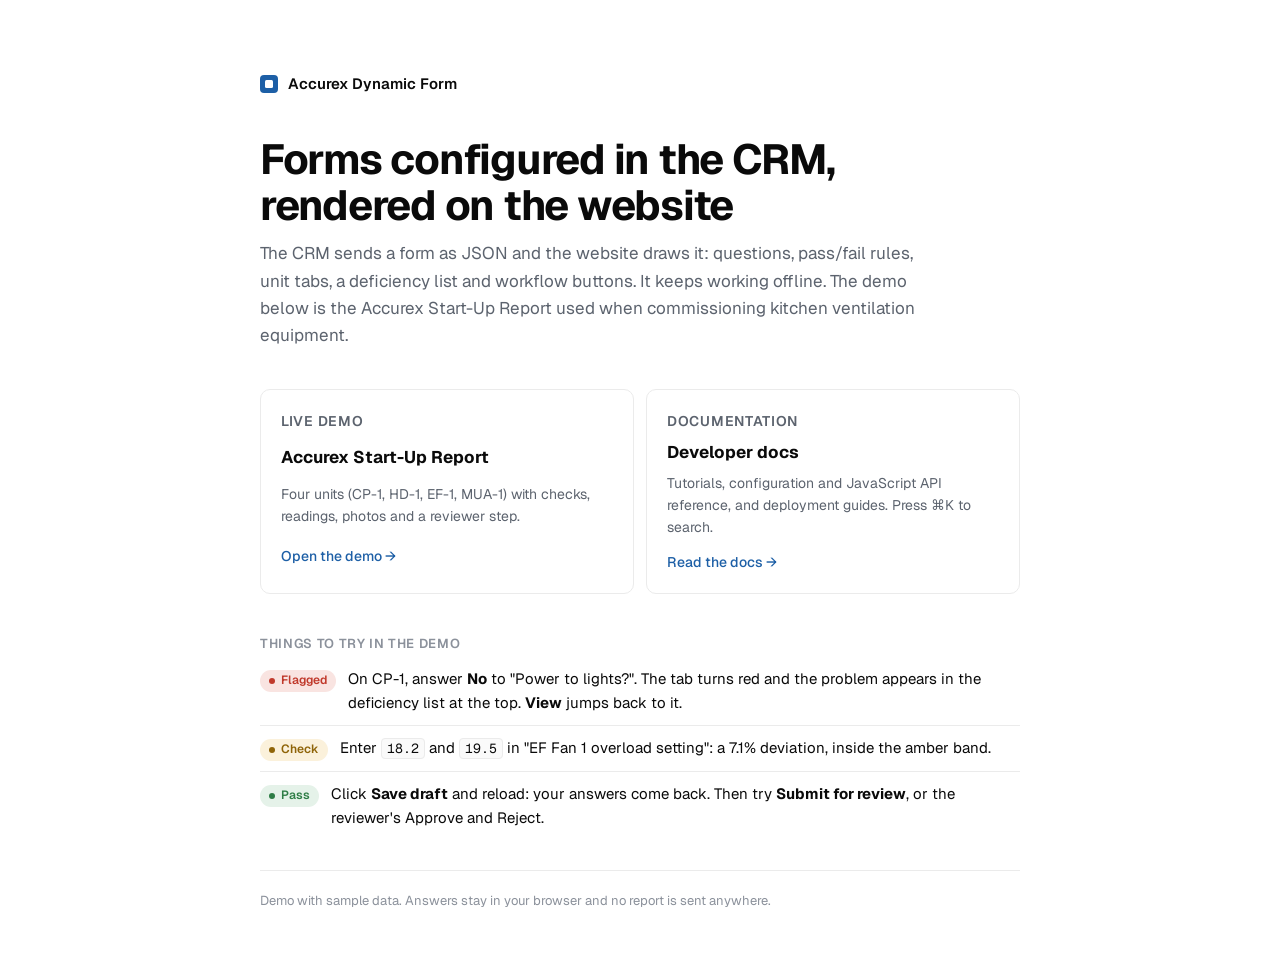
==== index.html @ 58feca0f "Add GitHub Pages deployment, landing page and demo mode - .github/workflows/pages.yml: on every push" ====
<!DOCTYPE html>
<html lang="en">
<head>
<meta charset="utf-8">
<meta name="viewport" content="width=device-width, initial-scale=1">
<title>Accurex Dynamic Form</title>
<meta name="description" content="Forms configured in the CRM, rendered on the website. Live demo and developer documentation.">
<link rel="preconnect" href="https://fonts.googleapis.com">
<link rel="preconnect" href="https://fonts.gstatic.com" crossorigin>
<link rel="stylesheet" href="https://fonts.googleapis.com/css2?family=Geist:wght@400;500;600;700&family=Geist+Mono:wght@400;500&display=swap">
<style>
/* Same visual language as docs/: Geist, hairlines, monochrome with the Accurex brand blue. */
:root {
  --bg: #ffffff; --bg-subtle: #fafafa; --fg: #0a0a0a; --fg-muted: #5c636e; --fg-faint: #8b919b;
  --line: #ebebeb; --line-strong: #d6d8dc; --accent: #1d5fa6; --accent-soft: #eaf1f9;
  --pass: #2e7d46; --pass-soft: #e5f2e9; --caution: #8f6408; --caution-soft: #fbf1db; --fail: #c0392b; --fail-soft: #f9e4e1;
  --shadow: 0 1px 2px rgba(10, 10, 10, 0.04), 0 8px 24px rgba(10, 10, 10, 0.08);
  --font-sans: "Geist", ui-sans-serif, system-ui, -apple-system, "Segoe UI", Roboto, sans-serif;
  --font-mono: "Geist Mono", ui-monospace, SFMono-Regular, Menlo, monospace;
}
@media (prefers-color-scheme: dark) {
  :root {
    --bg: #0a0a0a; --bg-subtle: #111111; --fg: #ededed; --fg-muted: #a3a8b0; --fg-faint: #70757d;
    --line: #1f1f1f; --line-strong: #2f3237; --accent: #6fa8e8; --accent-soft: #0f2238;
    --pass: #4cc38a; --pass-soft: #0e2a1c; --caution: #e5b94e; --caution-soft: #2d2208; --fail: #ff7a6b; --fail-soft: #331512;
    --shadow: 0 1px 2px rgba(0, 0, 0, 0.4), 0 12px 32px rgba(0, 0, 0, 0.5);
    color-scheme: dark;
  }
}
* { box-sizing: border-box; }
body {
  margin: 0; padding-inline: 16px;
  background: var(--bg); color: var(--fg);
  font-family: var(--font-sans); font-size: 15px; line-height: 1.6; -webkit-font-smoothing: antialiased;
}
a { color: var(--accent); }
:focus-visible { outline: 2px solid var(--accent); outline-offset: 2px; border-radius: 6px; }
.page { max-width: 760px; margin: 0 auto; padding-block: 72px 56px; display: grid; gap: 40px; }
.brand { display: flex; align-items: center; gap: 10px; font-weight: 600; }
.brand-mark { width: 18px; height: 18px; border-radius: 4px; background: var(--accent); position: relative; }
.brand-mark::after { content: ""; position: absolute; inset: 5px; border-radius: 1.5px; background: var(--bg); }
h1 { margin: 0 0 12px; font-size: clamp(30px, 6vw, 42px); line-height: 1.1; letter-spacing: -0.03em; text-wrap: balance; }
.lead { margin: 0; max-width: 60ch; font-size: 17px; color: var(--fg-muted); }
.cards { display: grid; grid-template-columns: repeat(auto-fit, minmax(260px, 1fr)); gap: 12px; }
.card {
  display: grid; gap: 6px; padding: 20px; border: 1px solid var(--line); border-radius: 10px;
  color: var(--fg); text-decoration: none; transition: border-color 0.12s, box-shadow 0.12s;
}
.card:hover { border-color: var(--line-strong); box-shadow: var(--shadow); }
.card-kicker { font-size: 12px; font-weight: 600; letter-spacing: 0.05em; text-transform: uppercase; color: var(--accent); }
.card strong { font-size: 17px; }
.card span { color: var(--fg-muted); font-size: 14px; }
.card .go { margin-top: 6px; font-size: 14px; font-weight: 500; color: var(--accent); }
h2 { margin: 0 0 12px; font-size: 13px; font-weight: 600; letter-spacing: 0.05em; text-transform: uppercase; color: var(--fg-faint); }
.try { margin: 0; padding: 0; list-style: none; display: grid; gap: 10px; }
.try li { display: grid; grid-template-columns: auto 1fr; gap: 12px; align-items: baseline; padding-bottom: 10px; border-bottom: 1px solid var(--line); }
.try li:last-child { border-bottom: 0; padding-bottom: 0; }
.pill { display: inline-flex; align-items: center; gap: 6px; height: 22px; padding: 0 9px; border-radius: 999px; font-size: 12px; font-weight: 600; white-space: nowrap; }
.pill::before { content: ""; width: 6px; height: 6px; border-radius: 50%; background: currentColor; }
.pill.fail { color: var(--fail); background: var(--fail-soft); }
.pill.caution { color: var(--caution); background: var(--caution-soft); }
.pill.pass { color: var(--pass); background: var(--pass-soft); }
code { font-family: var(--font-mono); font-size: 0.88em; padding: 1px 5px; border: 1px solid var(--line); border-radius: 4px; background: var(--bg-subtle); }
footer { padding-top: 20px; border-top: 1px solid var(--line); font-size: 13px; color: var(--fg-faint); }
@media (max-width: 520px) { .page { padding-block: 40px 40px; } .try li { grid-template-columns: 1fr; gap: 4px; } }
</style>
</head>
<body>
<main class="page">
  <div class="brand"><span class="brand-mark" aria-hidden="true"></span>Accurex Dynamic Form</div>

  <header>
    <h1>Forms configured in the CRM, rendered on the website</h1>
    <p class="lead">The CRM sends a form as JSON and the website draws it: questions, pass/fail rules, unit tabs, a deficiency list and workflow buttons. It keeps working offline. The demo below is the Accurex Start-Up Report used when commissioning kitchen ventilation equipment.</p>
  </header>

  <section class="cards" aria-label="Start here">
    <a class="card" href="sample.html">
      <span class="card-kicker">Live demo</span>
      <strong>Accurex Start-Up Report</strong>
      <span>Four units (CP-1, HD-1, EF-1, MUA-1) with checks, readings, photos and a reviewer step.</span>
      <span class="go">Open the demo →</span>
    </a>
    <a class="card" href="docs/">
      <span class="card-kicker">Documentation</span>
      <strong>Developer docs</strong>
      <span>Tutorials, configuration and JavaScript API reference, and deployment guides. Press ⌘K to search.</span>
      <span class="go">Read the docs →</span>
    </a>
  </section>

  <section aria-labelledby="try-title">
    <h2 id="try-title">Things to try in the demo</h2>
    <ul class="try">
      <li><span class="pill fail">Flagged</span><span>On CP-1, answer <strong>No</strong> to "Power to lights?". The tab turns red and the problem appears in the deficiency list at the top. <strong>View</strong> jumps back to it.</span></li>
      <li><span class="pill caution">Check</span><span>Enter <code>18.2</code> and <code>19.5</code> in "EF Fan 1 overload setting": a 7.1% deviation, inside the amber band.</span></li>
      <li><span class="pill pass">Pass</span><span>Click <strong>Save draft</strong> and reload: your answers come back. Then try <strong>Submit for review</strong>, or the reviewer's Approve and Reject.</span></li>
    </ul>
  </section>

  <footer>Demo with sample data. Answers stay in your browser and no report is sent anywhere.</footer>
</main>
</body>
</html>
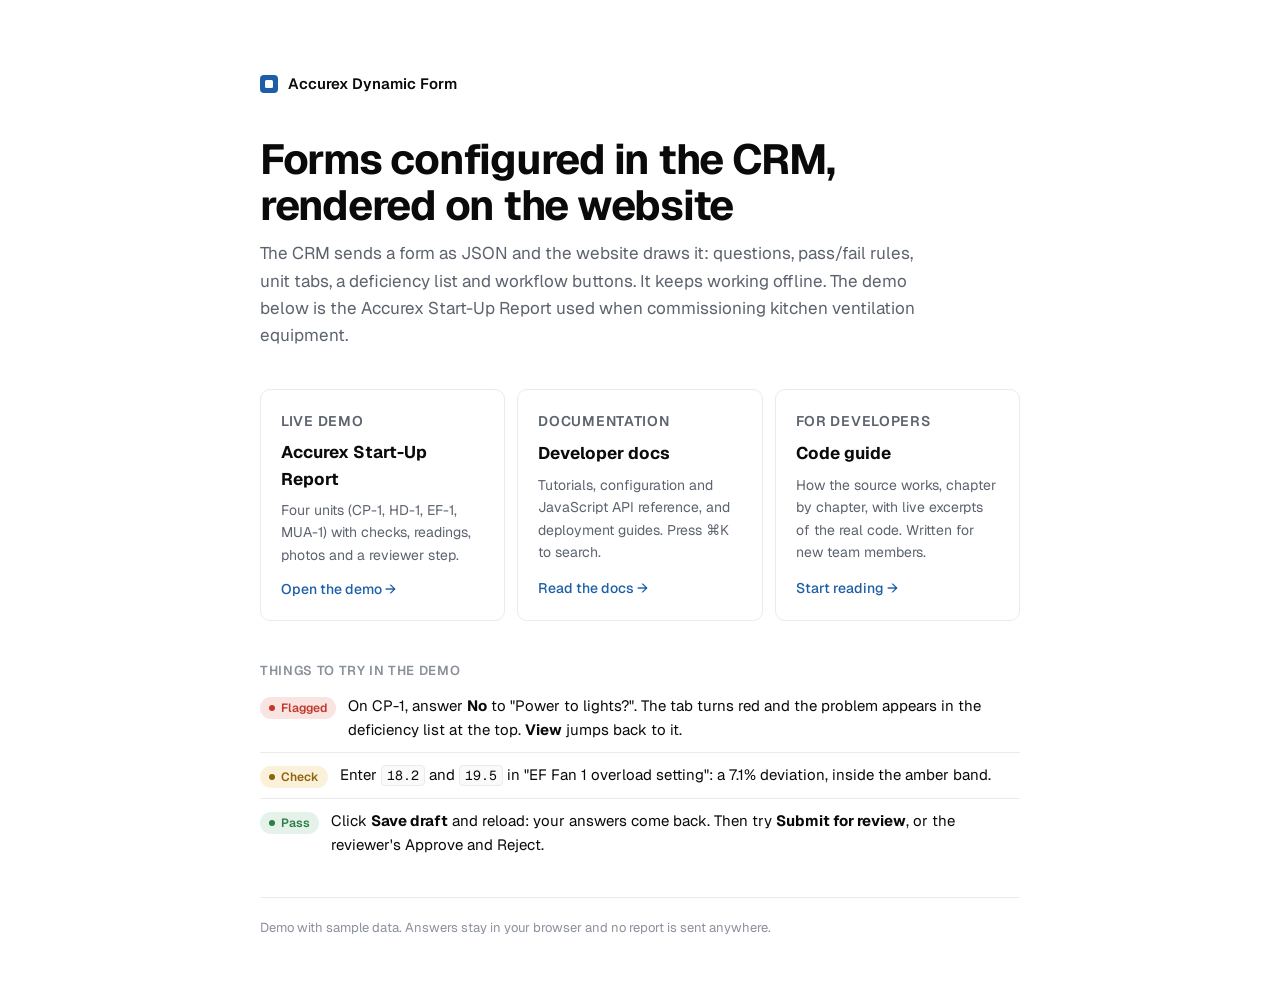
==== commit bcc174b7: "Add a code guide for new developers - docs/code-guide.html: a chapter-by-chapter tour of the source " ====
--- a/index.html
+++ b/index.html
@@ -41,7 +41,7 @@
 .brand-mark::after { content: ""; position: absolute; inset: 5px; border-radius: 1.5px; background: var(--bg); }
 h1 { margin: 0 0 12px; font-size: clamp(30px, 6vw, 42px); line-height: 1.1; letter-spacing: -0.03em; text-wrap: balance; }
 .lead { margin: 0; max-width: 60ch; font-size: 17px; color: var(--fg-muted); }
-.cards { display: grid; grid-template-columns: repeat(auto-fit, minmax(260px, 1fr)); gap: 12px; }
+.cards { display: grid; grid-template-columns: repeat(auto-fit, minmax(220px, 1fr)); gap: 12px; }
 .card {
   display: grid; gap: 6px; padding: 20px; border: 1px solid var(--line); border-radius: 10px;
   color: var(--fg); text-decoration: none; transition: border-color 0.12s, box-shadow 0.12s;
@@ -87,6 +87,12 @@
       <span>Tutorials, configuration and JavaScript API reference, and deployment guides. Press ⌘K to search.</span>
       <span class="go">Read the docs →</span>
     </a>
+    <a class="card" href="docs/code-guide.html">
+      <span class="card-kicker">For developers</span>
+      <strong>Code guide</strong>
+      <span>How the source works, chapter by chapter, with live excerpts of the real code. Written for new team members.</span>
+      <span class="go">Start reading →</span>
+    </a>
   </section>
 
   <section aria-labelledby="try-title">
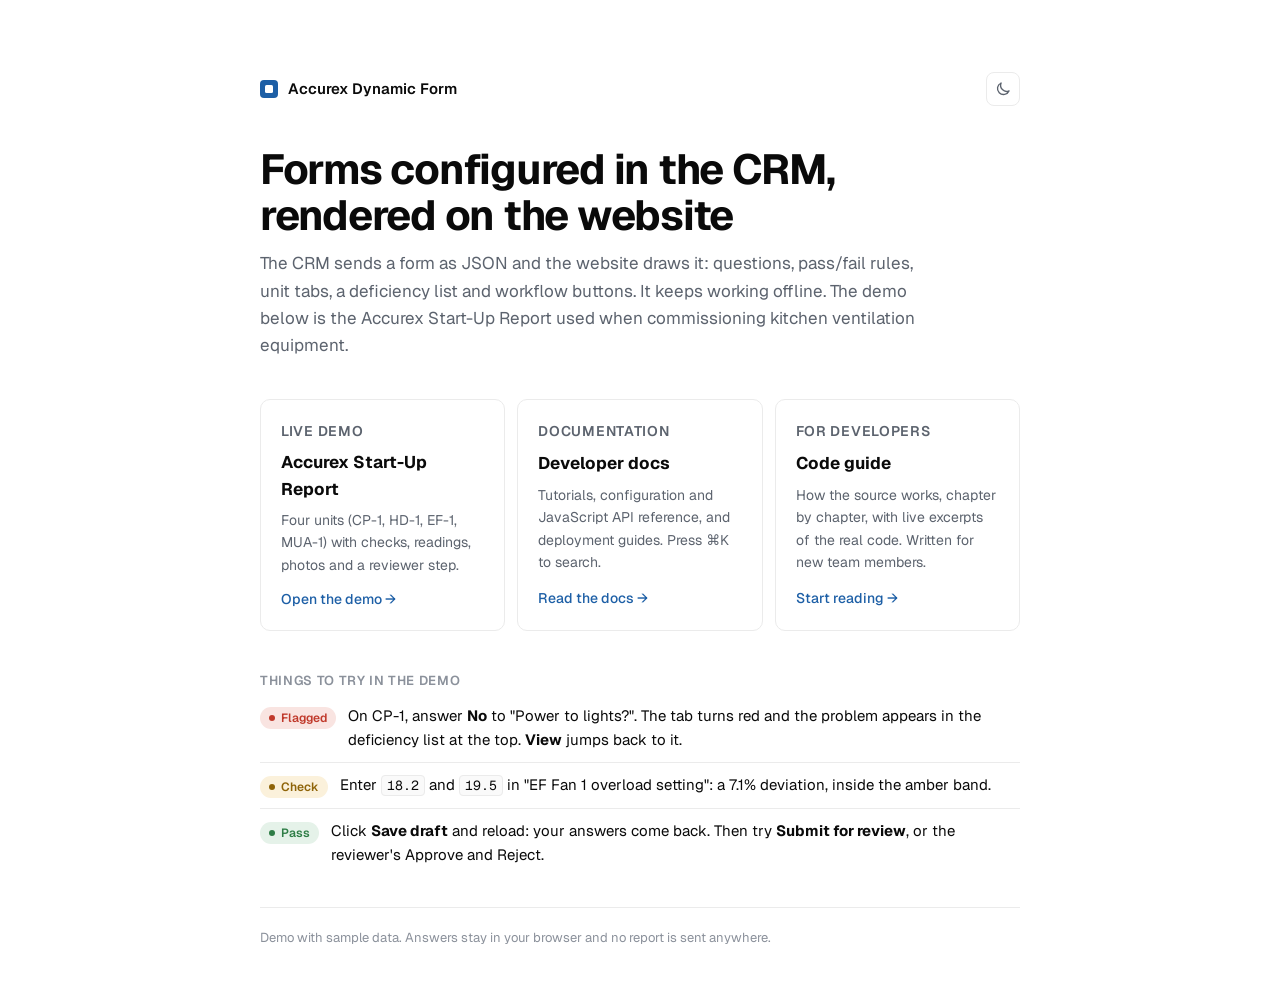
==== commit 38c05a32: "Add a shared theme toggle and link the code guide from the docs sidebar - docs/theme.js: one light/d" ====
--- a/index.html
+++ b/index.html
@@ -4,6 +4,7 @@
 <meta charset="utf-8">
 <meta name="viewport" content="width=device-width, initial-scale=1">
 <title>Accurex Dynamic Form</title>
+<script src="docs/theme.js"></script>
 <meta name="description" content="Forms configured in the CRM, rendered on the website. Live demo and developer documentation.">
 <link rel="preconnect" href="https://fonts.googleapis.com">
 <link rel="preconnect" href="https://fonts.gstatic.com" crossorigin>
@@ -18,14 +19,22 @@
   --font-sans: "Geist", ui-sans-serif, system-ui, -apple-system, "Segoe UI", Roboto, sans-serif;
   --font-mono: "Geist Mono", ui-monospace, SFMono-Regular, Menlo, monospace;
 }
+/* Dark: follow the system unless the visitor picked light; the toggle (docs/theme.js) sets data-theme. */
 @media (prefers-color-scheme: dark) {
-  :root {
+  :root:not([data-theme="light"]) {
     --bg: #0a0a0a; --bg-subtle: #111111; --fg: #ededed; --fg-muted: #a3a8b0; --fg-faint: #70757d;
     --line: #1f1f1f; --line-strong: #2f3237; --accent: #6fa8e8; --accent-soft: #0f2238;
     --pass: #4cc38a; --pass-soft: #0e2a1c; --caution: #e5b94e; --caution-soft: #2d2208; --fail: #ff7a6b; --fail-soft: #331512;
     --shadow: 0 1px 2px rgba(0, 0, 0, 0.4), 0 12px 32px rgba(0, 0, 0, 0.5);
     color-scheme: dark;
   }
+}
+:root[data-theme="dark"] {
+  --bg: #0a0a0a; --bg-subtle: #111111; --fg: #ededed; --fg-muted: #a3a8b0; --fg-faint: #70757d;
+  --line: #1f1f1f; --line-strong: #2f3237; --accent: #6fa8e8; --accent-soft: #0f2238;
+  --pass: #4cc38a; --pass-soft: #0e2a1c; --caution: #e5b94e; --caution-soft: #2d2208; --fail: #ff7a6b; --fail-soft: #331512;
+  --shadow: 0 1px 2px rgba(0, 0, 0, 0.4), 0 12px 32px rgba(0, 0, 0, 0.5);
+  color-scheme: dark;
 }
 * { box-sizing: border-box; }
 body {
@@ -36,7 +45,13 @@
 a { color: var(--accent); }
 :focus-visible { outline: 2px solid var(--accent); outline-offset: 2px; border-radius: 6px; }
 .page { max-width: 760px; margin: 0 auto; padding-block: 72px 56px; display: grid; gap: 40px; }
+.top-row { display: flex; align-items: center; justify-content: space-between; gap: 12px; }
 .brand { display: flex; align-items: center; gap: 10px; font-weight: 600; }
+.icon-btn {
+  display: inline-flex; align-items: center; justify-content: center; width: 34px; height: 34px;
+  border: 1px solid var(--line); border-radius: 8px; background: transparent; color: var(--fg-muted); cursor: pointer;
+}
+.icon-btn:hover { background: var(--bg-subtle); color: var(--fg); border-color: var(--line-strong); }
 .brand-mark { width: 18px; height: 18px; border-radius: 4px; background: var(--accent); position: relative; }
 .brand-mark::after { content: ""; position: absolute; inset: 5px; border-radius: 1.5px; background: var(--bg); }
 h1 { margin: 0 0 12px; font-size: clamp(30px, 6vw, 42px); line-height: 1.1; letter-spacing: -0.03em; text-wrap: balance; }
@@ -67,7 +82,10 @@
 </head>
 <body>
 <main class="page">
-  <div class="brand"><span class="brand-mark" aria-hidden="true"></span>Accurex Dynamic Form</div>
+  <div class="top-row">
+    <div class="brand"><span class="brand-mark" aria-hidden="true"></span>Accurex Dynamic Form</div>
+    <button class="icon-btn" type="button" data-theme-toggle aria-label="Switch colour theme"></button>
+  </div>
 
   <header>
     <h1>Forms configured in the CRM, rendered on the website</h1>
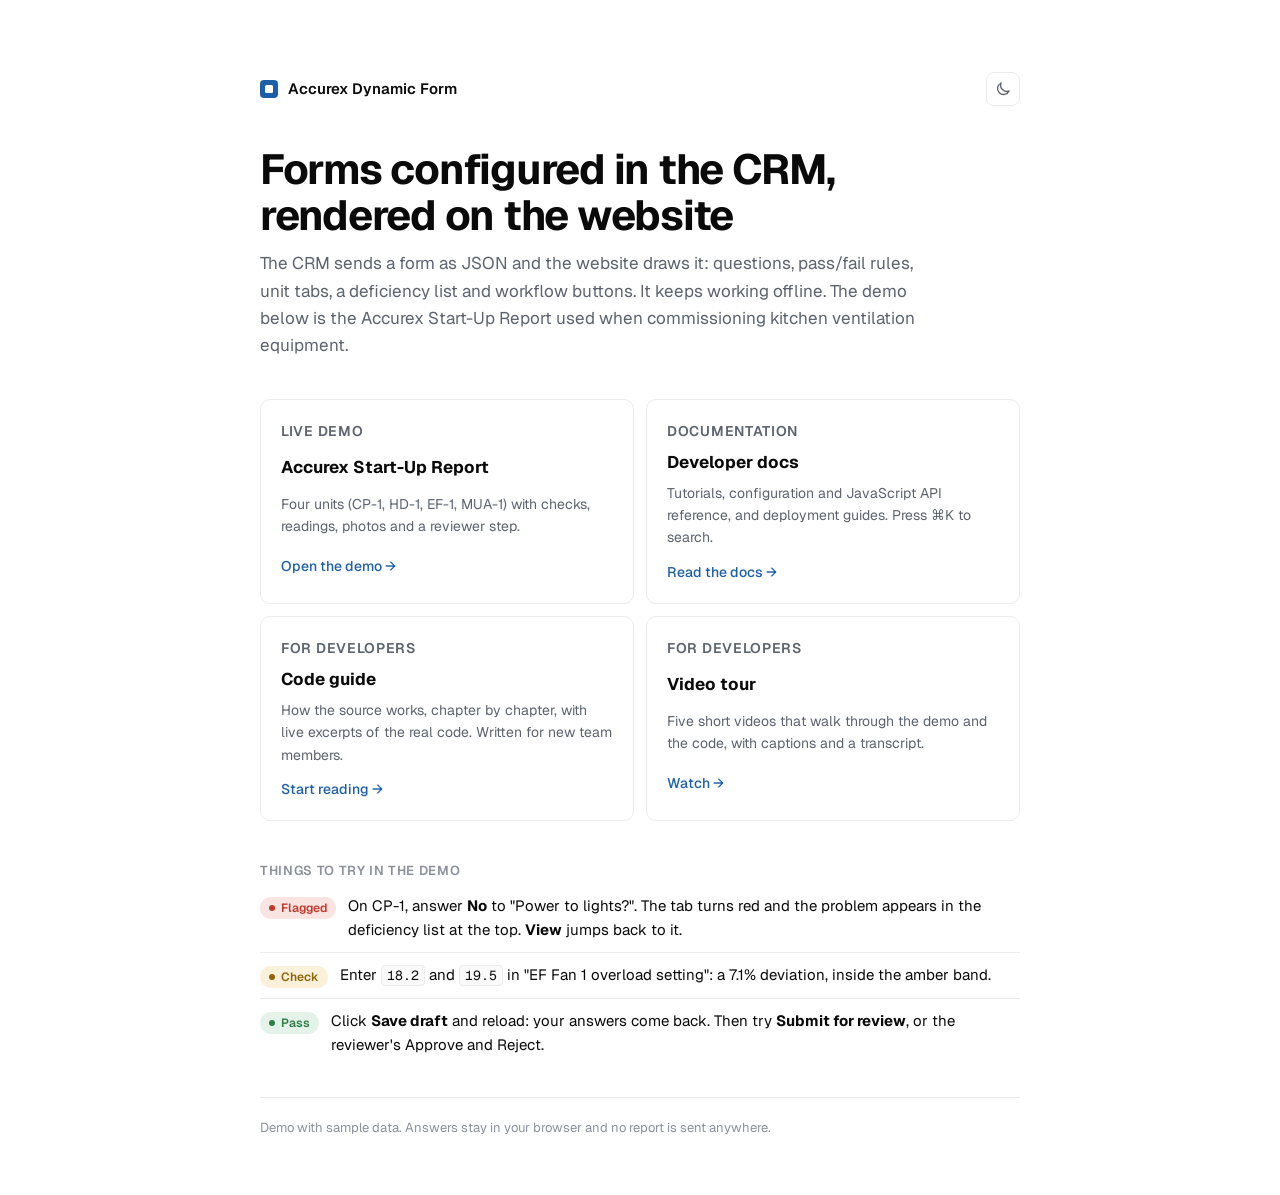
==== commit 922f4423: "Add a video tour for new developers Five short episodes with captions, chapters and a transcript, li" ====
--- a/index.html
+++ b/index.html
@@ -56,7 +56,8 @@
 .brand-mark::after { content: ""; position: absolute; inset: 5px; border-radius: 1.5px; background: var(--bg); }
 h1 { margin: 0 0 12px; font-size: clamp(30px, 6vw, 42px); line-height: 1.1; letter-spacing: -0.03em; text-wrap: balance; }
 .lead { margin: 0; max-width: 60ch; font-size: 17px; color: var(--fg-muted); }
-.cards { display: grid; grid-template-columns: repeat(auto-fit, minmax(220px, 1fr)); gap: 12px; }
+.cards { display: grid; grid-template-columns: repeat(2, minmax(0, 1fr)); gap: 12px; }
+@media (max-width: 560px) { .cards { grid-template-columns: 1fr; } }
 .card {
   display: grid; gap: 6px; padding: 20px; border: 1px solid var(--line); border-radius: 10px;
   color: var(--fg); text-decoration: none; transition: border-color 0.12s, box-shadow 0.12s;
@@ -111,6 +112,12 @@
       <span>How the source works, chapter by chapter, with live excerpts of the real code. Written for new team members.</span>
       <span class="go">Start reading →</span>
     </a>
+    <a class="card" href="docs/video-tutorial.html">
+      <span class="card-kicker">For developers</span>
+      <strong>Video tour</strong>
+      <span>Five short videos that walk through the demo and the code, with captions and a transcript.</span>
+      <span class="go">Watch →</span>
+    </a>
   </section>
 
   <section aria-labelledby="try-title">
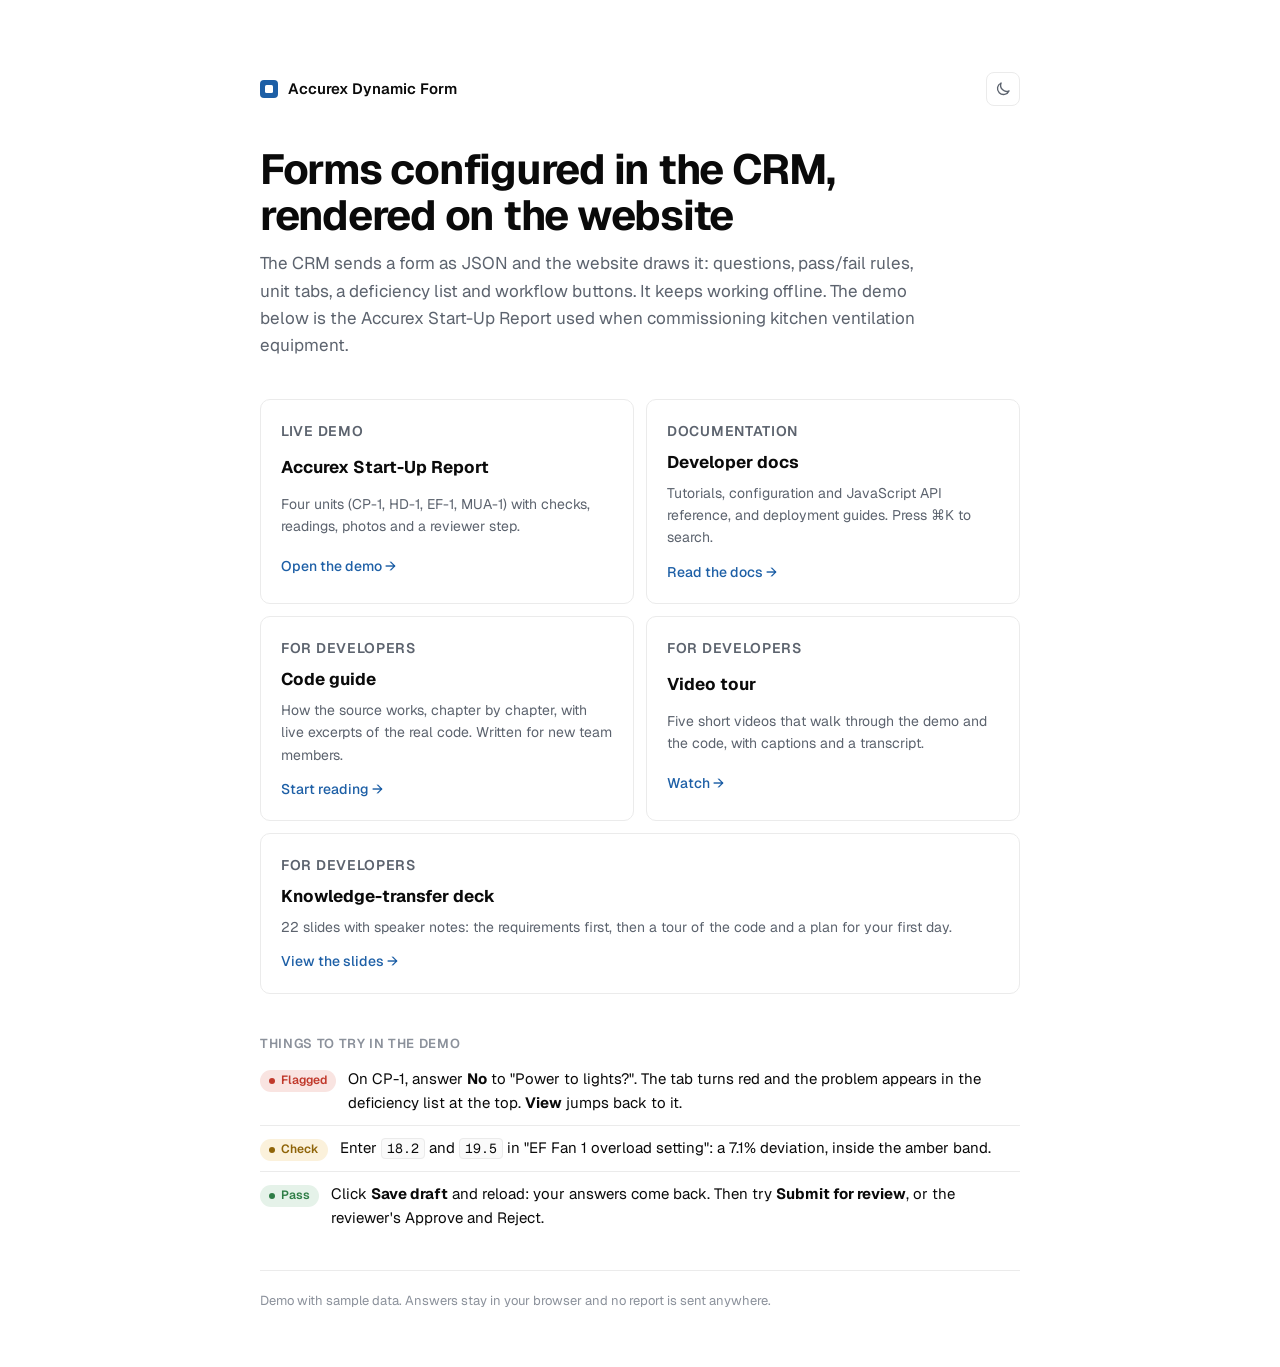
==== commit d8a65587: "Add a knowledge-transfer slide deck for new developers A 22-slide deck in docs/kt-deck.html: the pro" ====
--- a/index.html
+++ b/index.html
@@ -63,6 +63,7 @@
   color: var(--fg); text-decoration: none; transition: border-color 0.12s, box-shadow 0.12s;
 }
 .card:hover { border-color: var(--line-strong); box-shadow: var(--shadow); }
+.card-wide { grid-column: 1 / -1; }
 .card-kicker { font-size: 12px; font-weight: 600; letter-spacing: 0.05em; text-transform: uppercase; color: var(--accent); }
 .card strong { font-size: 17px; }
 .card span { color: var(--fg-muted); font-size: 14px; }
@@ -118,6 +119,12 @@
       <span>Five short videos that walk through the demo and the code, with captions and a transcript.</span>
       <span class="go">Watch →</span>
     </a>
+    <a class="card card-wide" href="docs/kt-deck.html">
+      <span class="card-kicker">For developers</span>
+      <strong>Knowledge-transfer deck</strong>
+      <span>22 slides with speaker notes: the requirements first, then a tour of the code and a plan for your first day.</span>
+      <span class="go">View the slides →</span>
+    </a>
   </section>
 
   <section aria-labelledby="try-title">
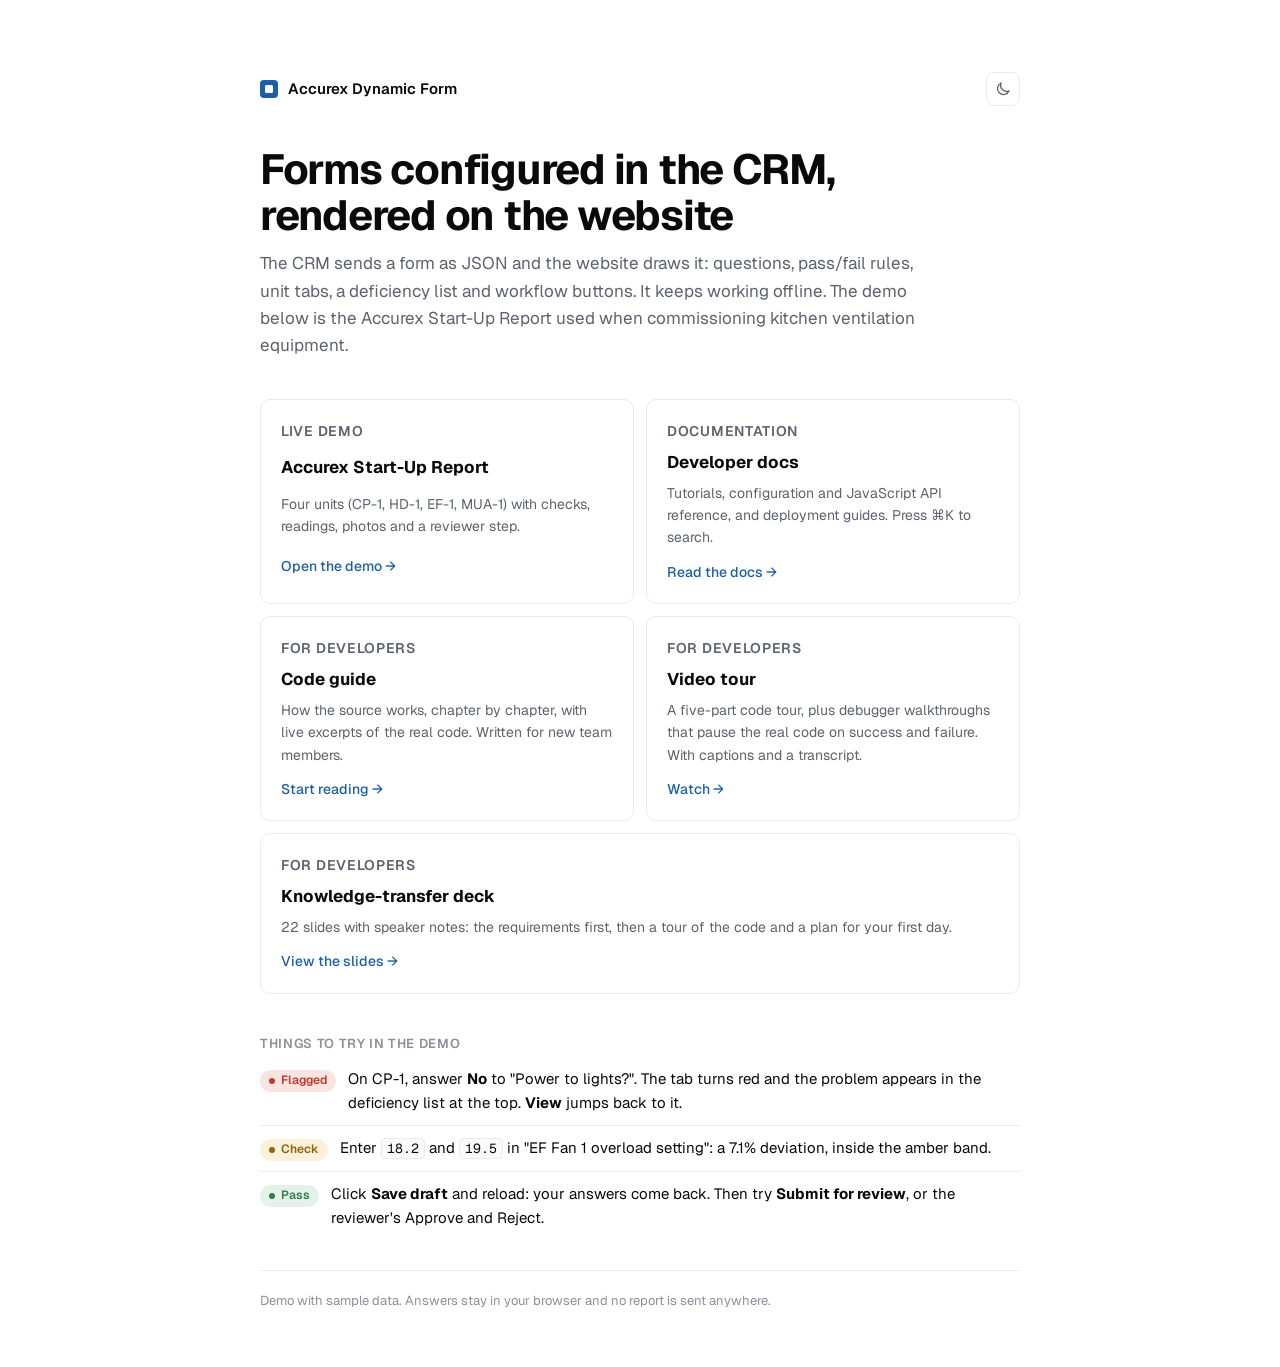
==== commit bf90ddc0: "Add debugger walkthrough videos for the success and failure flows Five new episodes (6–10) pause the" ====
--- a/index.html
+++ b/index.html
@@ -116,7 +116,7 @@
     <a class="card" href="docs/video-tutorial.html">
       <span class="card-kicker">For developers</span>
       <strong>Video tour</strong>
-      <span>Five short videos that walk through the demo and the code, with captions and a transcript.</span>
+      <span>A five-part code tour, plus debugger walkthroughs that pause the real code on success and failure. With captions and a transcript.</span>
       <span class="go">Watch →</span>
     </a>
     <a class="card card-wide" href="docs/kt-deck.html">
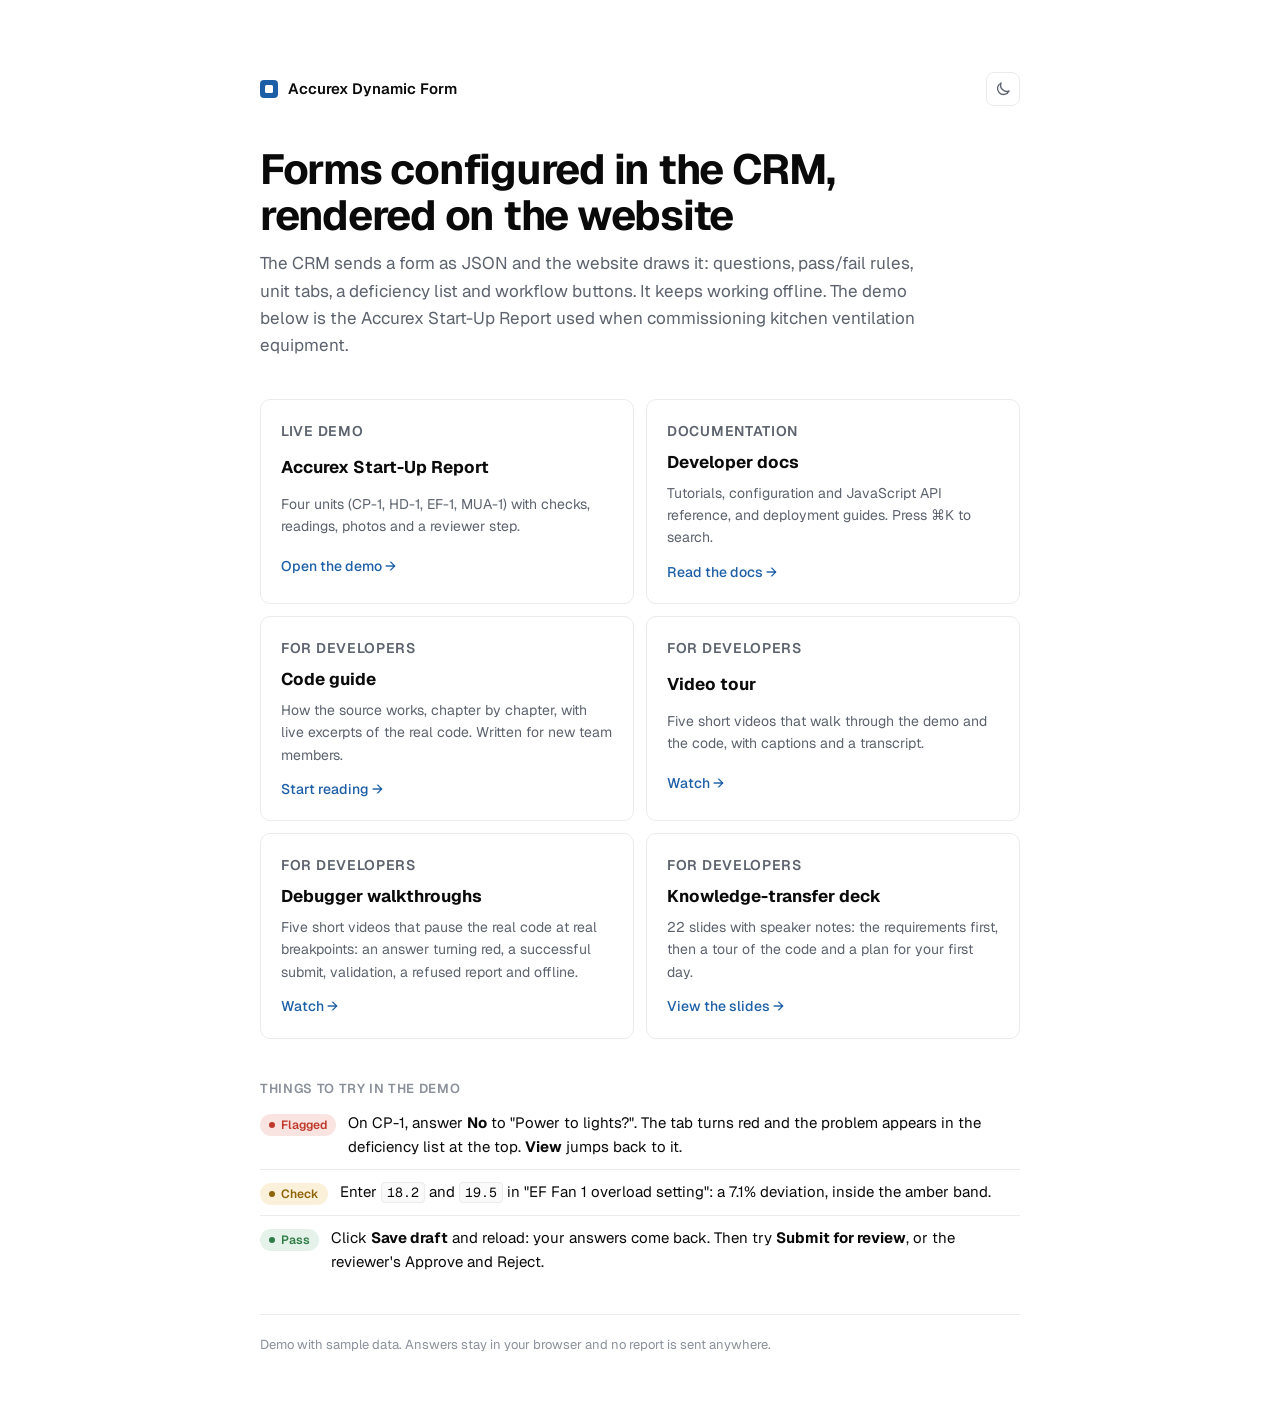
==== commit f071bbe3: "Link the debugger walkthroughs from the landing page They were only reachable by opening the video t" ====
--- a/index.html
+++ b/index.html
@@ -63,7 +63,6 @@
   color: var(--fg); text-decoration: none; transition: border-color 0.12s, box-shadow 0.12s;
 }
 .card:hover { border-color: var(--line-strong); box-shadow: var(--shadow); }
-.card-wide { grid-column: 1 / -1; }
 .card-kicker { font-size: 12px; font-weight: 600; letter-spacing: 0.05em; text-transform: uppercase; color: var(--accent); }
 .card strong { font-size: 17px; }
 .card span { color: var(--fg-muted); font-size: 14px; }
@@ -116,10 +115,16 @@
     <a class="card" href="docs/video-tutorial.html">
       <span class="card-kicker">For developers</span>
       <strong>Video tour</strong>
-      <span>A five-part code tour, plus debugger walkthroughs that pause the real code on success and failure. With captions and a transcript.</span>
+      <span>Five short videos that walk through the demo and the code, with captions and a transcript.</span>
       <span class="go">Watch →</span>
     </a>
-    <a class="card card-wide" href="docs/kt-deck.html">
+    <a class="card" href="docs/video-tutorial.html#episode-6">
+      <span class="card-kicker">For developers</span>
+      <strong>Debugger walkthroughs</strong>
+      <span>Five short videos that pause the real code at real breakpoints: an answer turning red, a successful submit, validation, a refused report and offline.</span>
+      <span class="go">Watch →</span>
+    </a>
+    <a class="card" href="docs/kt-deck.html">
       <span class="card-kicker">For developers</span>
       <strong>Knowledge-transfer deck</strong>
       <span>22 slides with speaker notes: the requirements first, then a tour of the code and a plan for your first day.</span>
